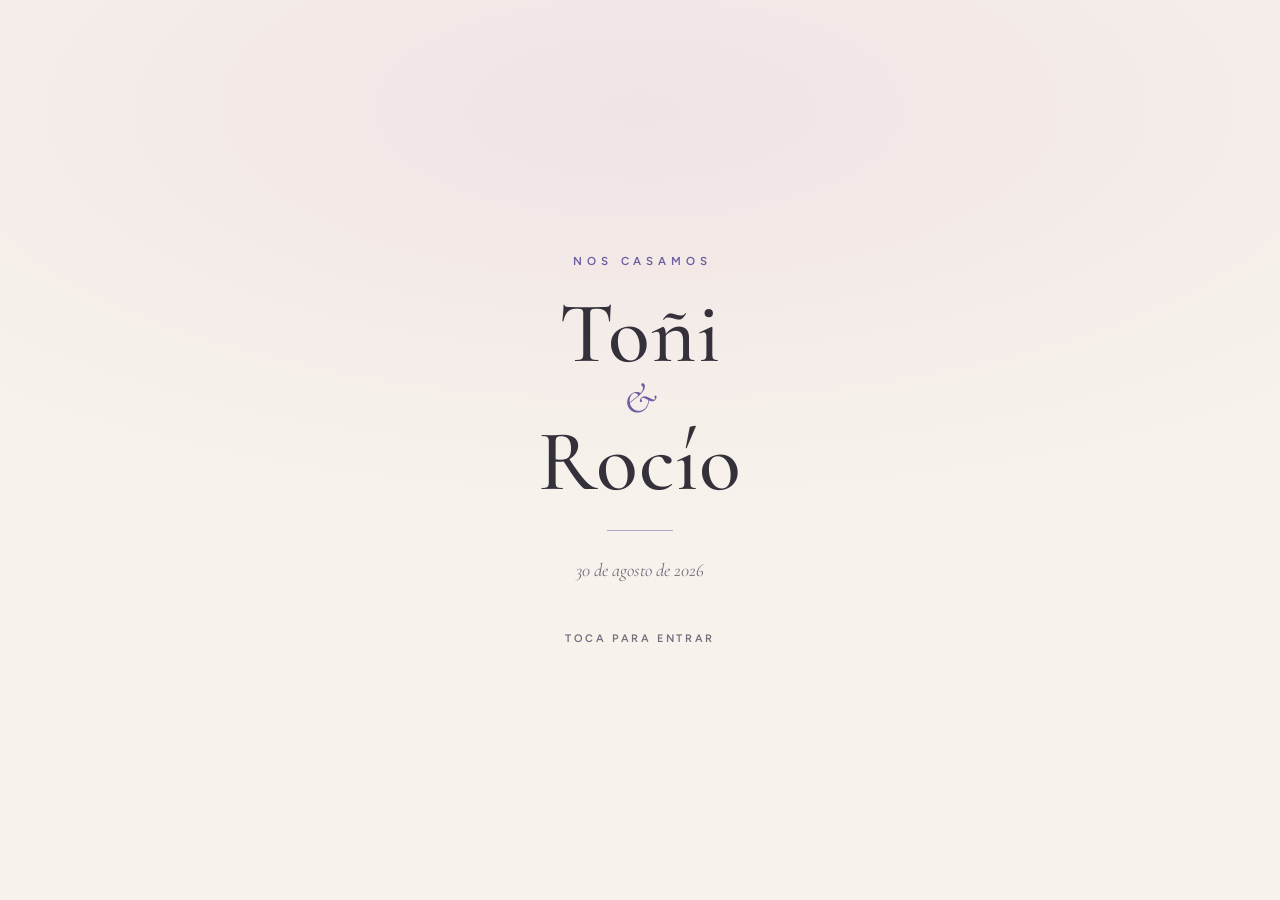
==== index.html @ 738d8186 "Rediseño: papel de invitación (marfil, Cormorant, acento lila) Se sustituyen el fondo verde y el ámb" ====
<!DOCTYPE html>
<html lang="es">
<head>
<meta charset="UTF-8">
<meta name="viewport" content="width=device-width, initial-scale=1, viewport-fit=cover">
<meta name="theme-color" content="#f7f3ec">
<title>El álbum de los invitados · Toñi & Rocío</title>
<meta name="description" content="Sube tus fotos de la boda de Toñi y Rocío. Se guardan todas para el álbum.">
<link rel="preconnect" href="https://fonts.googleapis.com">
<link rel="preconnect" href="https://fonts.gstatic.com" crossorigin>
<link href="https://fonts.googleapis.com/css2?family=Cormorant:ital,wght@0,400;0,500;0,600;1,400&family=Figtree:wght@400;500;600&display=swap" rel="stylesheet">
<link rel="stylesheet" href="styles.css">
</head>
<body>

<!-- ---------- Bienvenida (una vez por visita) ---------- -->
<section class="welcome" id="welcome" role="dialog" aria-label="Bienvenida a la boda de Toñi y Rocío">
  <div class="welcome__inner">
    <p class="welcome__lead" id="welcomeLead">nos casamos</p>
    <h1 class="welcome__names">Toñi<span class="amp">&amp;</span>Rocío</h1>
    <span class="welcome__rule" aria-hidden="true"></span>
    <p class="welcome__date" id="welcomeDate">&nbsp;</p>
    <p class="welcome__hint" id="welcomeHint">toca para entrar</p>
  </div>
</section>

<!-- ---------- App ---------- -->
<main class="app" id="app" hidden>

  <header class="app__head">
    <p class="eyebrow">El álbum de los invitados</p>
    <h1 class="app__title">Toñi<span class="amp">&amp;</span>Rocío</h1>
    <p class="app__sub">Haz fotos de la boda y súbelas aquí. Se guardan todas para el álbum que Toñi y Rocío montarán después.</p>
    <span class="divider" aria-hidden="true"><i></i></span>
  </header>

  <div class="notice" id="configWarn" hidden>
    Falta conectar Cloudinary. Edita <code>config.js</code> siguiendo el <code>README</code>.
  </div>

  <section class="capture">
    <button class="cta" id="shutter" type="button">
      <svg class="cta__icon" viewBox="0 0 24 24" fill="none" stroke="currentColor" stroke-width="1.6" stroke-linecap="round" stroke-linejoin="round" aria-hidden="true">
        <path d="M4 8.5A2.5 2.5 0 0 1 6.5 6h1.1a1 1 0 0 0 .8-.4l1-1.35A1.6 1.6 0 0 1 11.7 3.6h.6a1.6 1.6 0 0 1 1.3.65L15.6 5.6a1 1 0 0 0 .8.4h1.1A2.5 2.5 0 0 1 20 8.5v7A2.5 2.5 0 0 1 17.5 18h-11A2.5 2.5 0 0 1 4 15.5z"/>
        <circle cx="12" cy="11.5" r="3.4"/>
      </svg>
      <span class="cta__label" id="captureText">Añadir una foto</span>
    </button>
    <input type="file" id="fileInput" accept="image/*" capture="environment" hidden>
    <input type="file" id="galleryInput" accept="image/*" multiple hidden>
    <p class="capture__count" id="count">Aún no has subido fotos</p>
    <button type="button" class="capture__alt" id="galleryBtn">Subir desde la galería</button>

    <div class="sign" id="signCard" hidden>
      <label for="nameInput" class="sign__label">Firma tus fotos para el álbum <span>(opcional)</span></label>
      <div class="sign__row">
        <input type="text" id="nameInput" placeholder="Tu nombre" autocomplete="name" maxlength="40">
        <button type="button" id="nameSave">Guardar</button>
      </div>
      <button type="button" class="sign__skip" id="nameSkip">Ahora no</button>
    </div>
  </section>

  <section class="strip" id="strip" aria-live="polite" aria-label="Tus fotos"></section>

  <section class="album">
    <button class="album__btn" id="albumBtn" type="button">Ver el álbum</button>
  </section>

  <footer class="app__foot">
    <p>Tus fotos se guardan en la colección de la boda. Puedes quitarlas de tu galería cuando quieras; durante los primeros <span id="footMin">10</span>&nbsp;minutos se borran del todo.</p>
    <p class="app__foot-mark">Hecho con cariño para Toñi y Rocío</p>
  </footer>

</main>

<!-- ---------- Visor de foto ---------- -->
<div class="viewer" id="viewer" hidden>
  <button class="viewer__close" id="viewerClose" type="button" aria-label="Cerrar">✕</button>
  <img id="viewerImg" alt="Foto ampliada">
</div>

<!-- ---------- Pantalla del álbum ---------- -->
<div class="album-screen" id="albumScreen" hidden>
  <button class="album-screen__close" id="albumClose" type="button" aria-label="Cerrar">✕</button>
  <div class="album-screen__inner">
    <p class="eyebrow">El álbum</p>
    <h2 class="album-screen__title">En el cuarto oscuro</h2>
    <p class="album-screen__body">Todavía se está revelando. Cuando pase la boda, Toñi y Rocío reunirán todas las fotos de todo el mundo y os enviarán el álbum completo.</p>
    <p class="album-screen__soon">Próximamente ✨</p>
  </div>
</div>

<div class="toast" id="toast" role="status" aria-live="polite" hidden></div>

<script src="config.js"></script>
<script src="app.js" defer></script>
</body>
</html>
---- styles.css ----
/* =========================================================================
   Boda de Toñi y Rocío · "El álbum de los invitados"
   Dirección: papel de invitación. Marfil cálido, serif romántica (Cormorant),
   un solo acento lila. Las fotos se muestran como copias montadas sobre
   passe-partout blanco. Nada de iconografía de cámara ni colores fuertes.
   ========================================================================= */

:root{
  --paper:       #f7f3ec;
  --paper-2:     #ffffff;
  --ink:         #34313b;
  --ink-soft:    #736e7b;
  --accent:      #6e5d9e;
  --accent-deep: #54487b;
  --accent-soft: #b3a6cf;
  --blush:       #f0e4e5;
  --line:        #e5ddd0;

  --font-display: "Cormorant", Georgia, "Times New Roman", serif;
  --font-body: "Figtree", system-ui, -apple-system, "Segoe UI", sans-serif;

  --wrap: 30rem;
}

*, *::before, *::after { box-sizing: border-box; }

html { -webkit-text-size-adjust: 100%; }

body{
  margin: 0;
  min-height: 100vh;
  min-height: 100dvh;
  background: var(--paper);
  color: var(--ink);
  font-family: var(--font-body);
  font-size: 16px;
  line-height: 1.65;
  -webkit-font-smoothing: antialiased;
  text-rendering: optimizeLegibility;
}

img { max-width: 100%; display: block; }

button{ font: inherit; color: inherit; cursor: pointer; border: 0; background: none; }

a{ color: var(--accent-deep); }

:focus-visible{
  outline: 2px solid var(--accent);
  outline-offset: 3px;
  border-radius: 2px;
}

[hidden]{ display: none !important; }

.amp{
  font-family: var(--font-display);
  font-style: italic;
  font-weight: 400;
  color: var(--accent);
}

.eyebrow{
  margin: 0;
  font-size: .68rem;
  font-weight: 600;
  letter-spacing: .3em;
  text-transform: uppercase;
  color: var(--accent);
}

/* filete con rombo, como en una invitación */
.divider{
  display: flex;
  align-items: center;
  justify-content: center;
  gap: .8rem;
  margin: 1.5rem 0 0;
}
.divider::before,
.divider::after{
  content: "";
  height: 1px;
  width: 42px;
  background: var(--line);
}
.divider i{
  width: 5px;
  height: 5px;
  background: var(--accent-soft);
  transform: rotate(45deg);
}

/* elemento heredado del diseño anterior: ahora inerte */
.flash{ display: none; }

/* -------------------------------------------------------------------------
   Bienvenida
   ------------------------------------------------------------------------- */
.welcome{
  position: fixed;
  inset: 0;
  z-index: 60;
  display: grid;
  place-items: center;
  padding: 2rem 1.6rem calc(2rem + env(safe-area-inset-bottom));
  text-align: center;
  background:
    radial-gradient(120% 70% at 50% 12%, var(--blush), var(--paper) 68%);
  transition: opacity .6s ease;
}
.welcome.is-leaving{ opacity: 0; }

.welcome__inner{ max-width: 24rem; }

.welcome__lead{
  margin: 0 0 1.4rem;
  font-size: .72rem;
  font-weight: 600;
  letter-spacing: .42em;
  text-indent: .42em;
  text-transform: uppercase;
  color: var(--accent);
  opacity: 0;
  transition: opacity 1s ease .2s;
}

.welcome__names{
  margin: 0;
  font-family: var(--font-display);
  font-weight: 500;
  font-size: clamp(3.2rem, 16vw, 5.4rem);
  line-height: .96;
  letter-spacing: .01em;
  color: var(--ink);
  display: flex;
  flex-direction: column;
  align-items: center;

  opacity: 0;
  transform: translateY(14px);
  transition: opacity 1.1s ease, transform 1.2s cubic-bezier(.2, .7, .2, 1);
}
.welcome__names .amp{
  font-size: .5em;
  margin: .04em 0;
}
.welcome.is-developing .welcome__names{
  opacity: 1;
  transform: none;
}

.welcome__rule{
  display: block;
  width: 0;
  height: 1px;
  margin: 1.6rem auto 0;
  background: var(--accent-soft);
  transition: width 1s ease .55s;
}
.welcome.is-developing .welcome__rule{ width: 66px; }

.welcome__date{
  margin: 1.5rem 0 0;
  font-family: var(--font-display);
  font-style: italic;
  font-size: 1.15rem;
  color: var(--ink-soft);
  opacity: 0;
  transition: opacity 1s ease .7s;
}

.welcome__hint{
  margin: 2.8rem 0 0;
  font-size: .68rem;
  font-weight: 600;
  letter-spacing: .24em;
  text-transform: uppercase;
  color: var(--ink-soft);
  opacity: 0;
  transition: opacity 1s ease 1.1s;
}

.welcome.is-developing .welcome__lead,
.welcome.is-developing .welcome__date,
.welcome.is-developing .welcome__hint{ opacity: 1; }
.welcome.is-developing .welcome__hint{ animation: fade-breathe 2.6s ease-in-out 1.9s infinite; }
@keyframes fade-breathe{ 50%{ opacity: .35; } }

/* -------------------------------------------------------------------------
   App
   ------------------------------------------------------------------------- */
.app{
  max-width: var(--wrap);
  margin: 0 auto;
  padding: 3rem 1.5rem calc(3rem + env(safe-area-inset-bottom));
}

.app__head{ text-align: center; }

.app__title{
  margin: .5rem 0 0;
  font-family: var(--font-display);
  font-weight: 500;
  font-size: 2.5rem;
  line-height: 1;
  color: var(--ink);
}
.app__title .amp{ font-size: .7em; }

.app__sub{
  margin: 1.1rem auto 0;
  max-width: 23rem;
  font-size: .92rem;
  color: var(--ink-soft);
}

.notice{
  margin: 1.8rem 0 0;
  padding: .85rem 1rem;
  border: 1px solid var(--accent-soft);
  border-radius: 8px;
  background: var(--paper-2);
  font-size: .82rem;
  color: var(--accent-deep);
  text-align: center;
}
.notice code{
  font-family: ui-monospace, Menlo, monospace;
  font-size: .82em;
  background: var(--blush);
  padding: .05em .35em;
  border-radius: 3px;
}

/* ---------- Acción principal ---------- */
.capture{
  margin-top: 2.8rem;
  text-align: center;
}

.cta{
  display: inline-flex;
  align-items: center;
  justify-content: center;
  gap: .6rem;
  width: 100%;
  max-width: 22rem;
  padding: 1rem 1.4rem;
  border-radius: 999px;
  background: var(--accent);
  color: #fff;
  font-weight: 600;
  font-size: .96rem;
  letter-spacing: .02em;
  box-shadow: 0 10px 24px rgba(110, 93, 158, .28);
  transition: background .18s ease, transform .12s ease, box-shadow .18s ease;
}
.cta:hover{ background: var(--accent-deep); }
.cta:active{ transform: translateY(1px) scale(.995); box-shadow: 0 6px 16px rgba(110, 93, 158, .26); }
.cta[aria-busy="true"]{ pointer-events: none; opacity: .8; }

.cta__icon{
  width: 1.15rem;
  height: 1.15rem;
  flex: none;
}
.cta[aria-busy="true"] .cta__icon{ animation: spin 1s linear infinite; }
@keyframes spin{ to{ transform: rotate(360deg); } }

.capture__count{
  margin: .95rem 0 0;
  font-size: .72rem;
  font-weight: 500;
  letter-spacing: .14em;
  text-transform: uppercase;
  color: var(--ink-soft);
}

.capture__alt{
  display: inline-block;
  margin: .55rem 0 0;
  padding: .35rem .3rem;
  font-size: .78rem;
  color: var(--accent-deep);
  text-decoration: underline;
  text-underline-offset: 3px;
}
.capture__alt:hover{ color: var(--ink); }
.capture__alt:disabled{ opacity: .4; text-decoration: none; cursor: default; }

/* ---------- Firma ---------- */
.sign{
  margin: 2rem auto 0;
  max-width: 22rem;
  padding: 1.1rem;
  background: var(--paper-2);
  border: 1px solid var(--line);
  border-radius: 12px;
  text-align: left;
}
.sign__label{
  display: block;
  font-size: .86rem;
  color: var(--ink);
  margin-bottom: .7rem;
}
.sign__label span{ color: var(--ink-soft); }
.sign__row{ display: flex; gap: .5rem; }
.sign__row input{
  flex: 1;
  min-width: 0;
  padding: .6rem .7rem;
  border-radius: 8px;
  border: 1px solid var(--line);
  background: var(--paper);
  color: var(--ink);
  font: inherit;
  font-size: .9rem;
}
.sign__row input::placeholder{ color: var(--ink-soft); }
.sign__row button{
  padding: .6rem 1.1rem;
  border-radius: 8px;
  background: var(--accent);
  color: #fff;
  font-weight: 600;
  font-size: .86rem;
  white-space: nowrap;
}
.sign__row button:hover{ background: var(--accent-deep); }
.sign__skip{
  margin-top: .7rem;
  font-size: .72rem;
  letter-spacing: .06em;
  text-transform: uppercase;
  color: var(--ink-soft);
}

/* -------------------------------------------------------------------------
   Álbum: columna de copias montadas
   ------------------------------------------------------------------------- */
.strip{
  margin-top: 2.6rem;
  display: flex;
  flex-direction: column;
  gap: 1.4rem;
}
.strip:empty{ display: none; }

.frame{
  margin: 0;
  background: var(--paper-2);
  padding: 12px 12px 0;
  border-radius: 3px;
  box-shadow: 0 1px 2px rgba(52, 49, 59, .06), 0 16px 34px rgba(52, 49, 59, .10);
  animation: settle .5s cubic-bezier(.2, .8, .25, 1) both;
}
@keyframes settle{
  from{ opacity: 0; transform: translateY(-8px); }
}

.frame__btn{
  display: block;
  width: 100%;
  padding: 0;
  border-radius: 2px;
  overflow: hidden;
}
.frame__img{
  width: 100%;
  height: auto;
  border-radius: 2px;
  background: var(--line);
}

.frame__cap{
  display: flex;
  align-items: center;
  gap: .6rem;
  padding: 11px 4px 13px;
  color: var(--ink);
}
.frame__no{
  font-size: .68rem;
  font-weight: 600;
  letter-spacing: .16em;
  text-transform: uppercase;
  color: var(--accent-deep);
}
.frame__saved{
  font-size: .62rem;
  letter-spacing: .1em;
  text-transform: uppercase;
  color: var(--ink-soft);
}
.frame__del{
  margin-left: auto;
  font-size: .68rem;
  letter-spacing: .08em;
  text-transform: uppercase;
  color: var(--ink-soft);
  text-decoration: underline;
  text-underline-offset: 3px;
}
.frame__del:hover{ color: var(--ink); }

.frame.is-going{ animation: lift-out .38s ease forwards; }
@keyframes lift-out{ to{ opacity: 0; transform: translateY(-6px) scale(.97); } }

.frame__confirm{
  margin: 0 4px;
  padding: 11px 0 13px;
  border-top: 1px solid var(--line);
  font-size: .82rem;
  color: var(--ink);
}
.frame__confirm p{ margin: 0 0 .6rem; }
.frame__confirm-row{ display: flex; gap: .5rem; }
.frame__confirm-row button{
  flex: 1;
  padding: .5rem;
  border-radius: 6px;
  font-size: .7rem;
  font-weight: 600;
  letter-spacing: .08em;
  text-transform: uppercase;
}
.btn-yes{ background: var(--accent); color: #fff; }
.btn-yes:hover{ background: var(--accent-deep); }
.btn-no{ background: var(--blush); color: var(--ink); }

/* -------------------------------------------------------------------------
   Álbum (botón + pantalla)
   ------------------------------------------------------------------------- */
.album{
  margin-top: 3rem;
  text-align: center;
}
.album__btn{
  display: inline-block;
  padding: .75rem 1.7rem;
  border: 1px solid var(--accent-soft);
  border-radius: 999px;
  font-size: .74rem;
  font-weight: 600;
  letter-spacing: .18em;
  text-transform: uppercase;
  color: var(--accent-deep);
  transition: background .18s ease, color .18s ease;
}
.album__btn:hover{ background: var(--accent); color: #fff; border-color: var(--accent); }

.app__foot{
  margin-top: 3.2rem;
  padding-top: 1.7rem;
  border-top: 1px solid var(--line);
  text-align: center;
}
.app__foot p{ margin: 0; font-size: .76rem; color: var(--ink-soft); }
.app__foot-mark{
  margin-top: 1rem !important;
  font-family: var(--font-display);
  font-style: italic;
  font-size: 1.05rem;
  color: var(--ink) !important;
}

.album-screen{
  position: fixed;
  inset: 0;
  z-index: 70;
  display: grid;
  place-items: center;
  padding: 2rem 1.7rem;
  text-align: center;
  background: radial-gradient(120% 70% at 50% 15%, var(--blush), var(--paper) 70%);
}
.album-screen__inner{ max-width: 23rem; }
.album-screen__title{
  margin: .7rem 0 0;
  font-family: var(--font-display);
  font-weight: 500;
  font-size: 2.3rem;
  color: var(--ink);
}
.album-screen__body{
  margin: 1.1rem 0 0;
  font-size: .92rem;
  color: var(--ink-soft);
}
.album-screen__soon{
  margin: 2.2rem 0 0;
  font-size: .74rem;
  font-weight: 600;
  letter-spacing: .3em;
  text-indent: .3em;
  text-transform: uppercase;
  color: var(--accent);
}
.album-screen__close,
.viewer__close{
  position: absolute;
  top: calc(.9rem + env(safe-area-inset-top));
  right: 1rem;
  width: 2.6rem;
  height: 2.6rem;
  border-radius: 50%;
  display: grid;
  place-items: center;
  font-size: 1rem;
}
.album-screen__close{ background: var(--paper-2); color: var(--ink); box-shadow: 0 4px 14px rgba(52,49,59,.12); }
.viewer__close{ background: rgba(255, 255, 255, .16); color: #fff; }

/* -------------------------------------------------------------------------
   Visor
   ------------------------------------------------------------------------- */
.viewer{
  position: fixed;
  inset: 0;
  z-index: 80;
  display: grid;
  place-items: center;
  padding: 1.5rem;
  background: rgba(40, 37, 46, .93);
}
.viewer img{
  max-width: 100%;
  max-height: 88vh;
  border-radius: 3px;
  box-shadow: 0 20px 60px rgba(0, 0, 0, .5);
}

/* -------------------------------------------------------------------------
   Toast
   ------------------------------------------------------------------------- */
.toast{
  position: fixed;
  left: 50%;
  bottom: calc(1.6rem + env(safe-area-inset-bottom));
  transform: translateX(-50%) translateY(1rem);
  z-index: 90;
  max-width: calc(100vw - 2rem);
  padding: .7rem 1.15rem;
  background: var(--ink);
  color: var(--paper);
  border-radius: 999px;
  font-size: .84rem;
  font-weight: 500;
  box-shadow: 0 12px 30px rgba(52, 49, 59, .3);
  opacity: 0;
  transition: opacity .25s ease, transform .25s ease;
}
.toast.is-on{ opacity: 1; transform: translateX(-50%) translateY(0); }

/* -------------------------------------------------------------------------
   Movimiento reducido
   ------------------------------------------------------------------------- */
@media (prefers-reduced-motion: reduce){
  .welcome__names{ transform: none; transition: opacity .5s ease; }
  .welcome__rule{ transition: none; }
  .frame,
  .welcome__hint{ animation: none; }
  .cta[aria-busy="true"] .cta__icon{ animation: none; }
  *{ transition-duration: .01ms !important; }
}
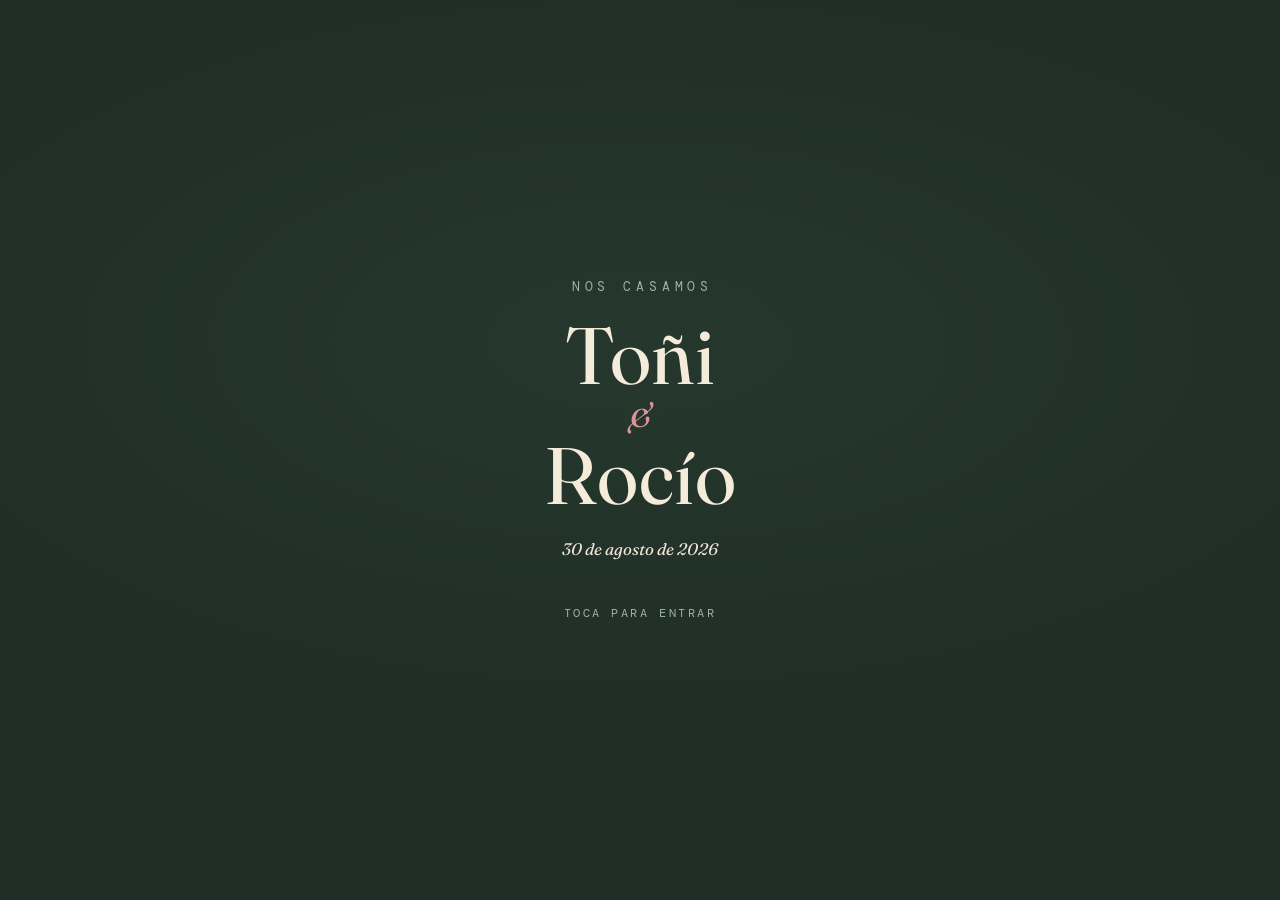
==== commit 55be28c4: "Revert "Rediseño: papel de invitación (marfil, Cormorant, acento lila)" This reverts commit 738d8186" ====
--- a/index.html
+++ b/index.html
@@ -3,22 +3,23 @@
 <head>
 <meta charset="UTF-8">
 <meta name="viewport" content="width=device-width, initial-scale=1, viewport-fit=cover">
-<meta name="theme-color" content="#f7f3ec">
-<title>El álbum de los invitados · Toñi & Rocío</title>
+<meta name="theme-color" content="#1f2e26">
+<title>La cámara de los invitados · Toñi & Rocío</title>
 <meta name="description" content="Sube tus fotos de la boda de Toñi y Rocío. Se guardan todas para el álbum.">
 <link rel="preconnect" href="https://fonts.googleapis.com">
 <link rel="preconnect" href="https://fonts.gstatic.com" crossorigin>
-<link href="https://fonts.googleapis.com/css2?family=Cormorant:ital,wght@0,400;0,500;0,600;1,400&family=Figtree:wght@400;500;600&display=swap" rel="stylesheet">
+<link href="https://fonts.googleapis.com/css2?family=DM+Mono:wght@400;500&family=Fraunces:ital,opsz,wght@0,9..144,400;0,9..144,500;1,9..144,400&family=Inter:wght@400;500;600&display=swap" rel="stylesheet">
 <link rel="stylesheet" href="styles.css">
 </head>
 <body>
+
+<div class="flash" id="flash" aria-hidden="true"></div>
 
 <!-- ---------- Bienvenida (una vez por visita) ---------- -->
 <section class="welcome" id="welcome" role="dialog" aria-label="Bienvenida a la boda de Toñi y Rocío">
   <div class="welcome__inner">
     <p class="welcome__lead" id="welcomeLead">nos casamos</p>
     <h1 class="welcome__names">Toñi<span class="amp">&amp;</span>Rocío</h1>
-    <span class="welcome__rule" aria-hidden="true"></span>
     <p class="welcome__date" id="welcomeDate">&nbsp;</p>
     <p class="welcome__hint" id="welcomeHint">toca para entrar</p>
   </div>
@@ -28,10 +29,9 @@
 <main class="app" id="app" hidden>
 
   <header class="app__head">
-    <p class="eyebrow">El álbum de los invitados</p>
+    <p class="eyebrow">La cámara de los invitados</p>
     <h1 class="app__title">Toñi<span class="amp">&amp;</span>Rocío</h1>
     <p class="app__sub">Haz fotos de la boda y súbelas aquí. Se guardan todas para el álbum que Toñi y Rocío montarán después.</p>
-    <span class="divider" aria-hidden="true"><i></i></span>
   </header>
 
   <div class="notice" id="configWarn" hidden>
@@ -39,17 +39,14 @@
   </div>
 
   <section class="capture">
-    <button class="cta" id="shutter" type="button">
-      <svg class="cta__icon" viewBox="0 0 24 24" fill="none" stroke="currentColor" stroke-width="1.6" stroke-linecap="round" stroke-linejoin="round" aria-hidden="true">
-        <path d="M4 8.5A2.5 2.5 0 0 1 6.5 6h1.1a1 1 0 0 0 .8-.4l1-1.35A1.6 1.6 0 0 1 11.7 3.6h.6a1.6 1.6 0 0 1 1.3.65L15.6 5.6a1 1 0 0 0 .8.4h1.1A2.5 2.5 0 0 1 20 8.5v7A2.5 2.5 0 0 1 17.5 18h-11A2.5 2.5 0 0 1 4 15.5z"/>
-        <circle cx="12" cy="11.5" r="3.4"/>
-      </svg>
-      <span class="cta__label" id="captureText">Añadir una foto</span>
+    <button class="shutter" id="shutter" type="button" aria-label="Hacer foto">
+      <span class="shutter__ring"></span>
     </button>
     <input type="file" id="fileInput" accept="image/*" capture="environment" hidden>
     <input type="file" id="galleryInput" accept="image/*" multiple hidden>
+    <p class="capture__text" id="captureText">Hacer foto</p>
     <p class="capture__count" id="count">Aún no has subido fotos</p>
-    <button type="button" class="capture__alt" id="galleryBtn">Subir desde la galería</button>
+    <button type="button" class="capture__alt" id="galleryBtn">o subir desde la galería</button>
 
     <div class="sign" id="signCard" hidden>
       <label for="nameInput" class="sign__label">Firma tus fotos para el álbum <span>(opcional)</span></label>
--- a/styles.css
+++ b/styles.css
@@ -1,23 +1,26 @@
 /* =========================================================================
-   Boda de Toñi y Rocío · "El álbum de los invitados"
-   Dirección: papel de invitación. Marfil cálido, serif romántica (Cormorant),
-   un solo acento lila. Las fotos se muestran como copias montadas sobre
-   passe-partout blanco. Nada de iconografía de cámara ni colores fuertes.
+   Boda de Toñi y Rocío · "La cámara de los invitados"
+   Concepto: esta web sustituye a la cámara desechable que se dejaba en las
+   mesas. Fondo verde noche, elementos en papel revelado, tira de negativos
+   con sus perforaciones y numeración de carrete.
    ========================================================================= */
 
 :root{
-  --paper:       #f7f3ec;
-  --paper-2:     #ffffff;
-  --ink:         #34313b;
-  --ink-soft:    #736e7b;
-  --accent:      #6e5d9e;
-  --accent-deep: #54487b;
-  --accent-soft: #b3a6cf;
-  --blush:       #f0e4e5;
-  --line:        #e5ddd0;
-
-  --font-display: "Cormorant", Georgia, "Times New Roman", serif;
-  --font-body: "Figtree", system-ui, -apple-system, "Segoe UI", sans-serif;
+  --ground:   #1f2e26;
+  --ground-2: #26382e;
+  --paper:    #f4ebda;
+  --paper-dim:#e7dcc6;
+  --ink:      #272219;
+  --cream:    #efe6d5;
+  --muted:    #9db1a5;
+  --amber:    #e7a33d;
+  --amber-d:  #cf8c26;
+  --rose:     #dc9297;
+  --line:     rgba(239, 230, 213, .14);
+
+  --font-display: "Fraunces", Georgia, "Times New Roman", serif;
+  --font-body: "Inter", system-ui, -apple-system, "Segoe UI", sans-serif;
+  --font-mono: "DM Mono", ui-monospace, "SFMono-Regular", Menlo, monospace;
 
   --wrap: 30rem;
 }
@@ -30,23 +33,39 @@
   margin: 0;
   min-height: 100vh;
   min-height: 100dvh;
-  background: var(--paper);
-  color: var(--ink);
+  background: var(--ground);
+  color: var(--cream);
   font-family: var(--font-body);
   font-size: 16px;
-  line-height: 1.65;
+  line-height: 1.6;
   -webkit-font-smoothing: antialiased;
   text-rendering: optimizeLegibility;
+  overflow-x: hidden;
+}
+
+/* faint vignette so the "table at dusk" feeling reads */
+body::before{
+  content: "";
+  position: fixed;
+  inset: 0;
+  pointer-events: none;
+  background: radial-gradient(120% 80% at 50% 0%, rgba(231, 163, 61, .07), transparent 55%),
+              radial-gradient(140% 100% at 50% 120%, rgba(0, 0, 0, .38), transparent 60%);
+  z-index: 0;
 }
 
 img { max-width: 100%; display: block; }
 
-button{ font: inherit; color: inherit; cursor: pointer; border: 0; background: none; }
-
-a{ color: var(--accent-deep); }
+button{
+  font: inherit;
+  color: inherit;
+  cursor: pointer;
+  border: 0;
+  background: none;
+}
 
 :focus-visible{
-  outline: 2px solid var(--accent);
+  outline: 2px solid var(--amber);
   outline-offset: 3px;
   border-radius: 2px;
 }
@@ -54,45 +73,35 @@
 [hidden]{ display: none !important; }
 
 .amp{
-  font-family: var(--font-display);
   font-style: italic;
+  color: var(--rose);
   font-weight: 400;
-  color: var(--accent);
-}
-
+  margin: 0 .28em;
+}
+
+/* -------------------------------------------------------------------------
+   Eyebrow / etiquetas de carrete
+   ------------------------------------------------------------------------- */
 .eyebrow{
   margin: 0;
+  font-family: var(--font-mono);
   font-size: .68rem;
-  font-weight: 600;
-  letter-spacing: .3em;
-  text-transform: uppercase;
-  color: var(--accent);
-}
-
-/* filete con rombo, como en una invitación */
-.divider{
-  display: flex;
-  align-items: center;
-  justify-content: center;
-  gap: .8rem;
-  margin: 1.5rem 0 0;
-}
-.divider::before,
-.divider::after{
-  content: "";
-  height: 1px;
-  width: 42px;
-  background: var(--line);
-}
-.divider i{
-  width: 5px;
-  height: 5px;
-  background: var(--accent-soft);
-  transform: rotate(45deg);
-}
-
-/* elemento heredado del diseño anterior: ahora inerte */
-.flash{ display: none; }
+  letter-spacing: .24em;
+  text-transform: uppercase;
+  color: var(--amber);
+}
+
+/* -------------------------------------------------------------------------
+   Flash de cámara
+   ------------------------------------------------------------------------- */
+.flash{
+  position: fixed;
+  inset: 0;
+  background: #fffdf6;
+  opacity: 0;
+  pointer-events: none;
+  z-index: 100;
+}
 
 /* -------------------------------------------------------------------------
    Bienvenida
@@ -103,80 +112,73 @@
   z-index: 60;
   display: grid;
   place-items: center;
-  padding: 2rem 1.6rem calc(2rem + env(safe-area-inset-bottom));
+  padding: 2rem 1.5rem calc(2rem + env(safe-area-inset-bottom));
+  background:
+    radial-gradient(90% 60% at 50% 38%, var(--ground-2), var(--ground) 70%);
   text-align: center;
-  background:
-    radial-gradient(120% 70% at 50% 12%, var(--blush), var(--paper) 68%);
   transition: opacity .6s ease;
 }
 .welcome.is-leaving{ opacity: 0; }
 
-.welcome__inner{ max-width: 24rem; }
+.welcome__inner{ max-width: 22rem; }
 
 .welcome__lead{
-  margin: 0 0 1.4rem;
-  font-size: .72rem;
-  font-weight: 600;
-  letter-spacing: .42em;
-  text-indent: .42em;
-  text-transform: uppercase;
-  color: var(--accent);
+  margin: 0 0 1.2rem;
+  font-family: var(--font-mono);
+  font-size: .8rem;
+  letter-spacing: .38em;
+  text-transform: uppercase;
+  text-indent: .38em;
+  color: var(--muted);
   opacity: 0;
-  transition: opacity 1s ease .2s;
+  transition: opacity 1s ease .15s;
 }
 
 .welcome__names{
   margin: 0;
   font-family: var(--font-display);
-  font-weight: 500;
-  font-size: clamp(3.2rem, 16vw, 5.4rem);
-  line-height: .96;
-  letter-spacing: .01em;
-  color: var(--ink);
+  font-weight: 400;
+  font-size: clamp(3rem, 17vw, 5rem);
+  line-height: .98;
+  letter-spacing: .005em;
+  color: var(--paper);
   display: flex;
   flex-direction: column;
   align-items: center;
 
+  /* efecto "revelado" */
   opacity: 0;
-  transform: translateY(14px);
-  transition: opacity 1.1s ease, transform 1.2s cubic-bezier(.2, .7, .2, 1);
+  filter: blur(16px) brightness(1.7);
+  transform: scale(1.05);
+  transition: opacity 1.3s ease, filter 1.8s ease, transform 1.8s ease;
 }
 .welcome__names .amp{
-  font-size: .5em;
-  margin: .04em 0;
+  font-size: .42em;
+  margin: .12em 0;
 }
 .welcome.is-developing .welcome__names{
   opacity: 1;
-  transform: none;
-}
-
-.welcome__rule{
-  display: block;
-  width: 0;
-  height: 1px;
-  margin: 1.6rem auto 0;
-  background: var(--accent-soft);
-  transition: width 1s ease .55s;
-}
-.welcome.is-developing .welcome__rule{ width: 66px; }
+  filter: blur(0) brightness(1);
+  transform: scale(1);
+}
 
 .welcome__date{
-  margin: 1.5rem 0 0;
+  margin: 1.4rem 0 0;
   font-family: var(--font-display);
   font-style: italic;
-  font-size: 1.15rem;
-  color: var(--ink-soft);
+  font-size: 1.05rem;
+  color: var(--cream);
   opacity: 0;
-  transition: opacity 1s ease .7s;
+  transition: opacity 1s ease .5s;
 }
 
 .welcome__hint{
-  margin: 2.8rem 0 0;
-  font-size: .68rem;
-  font-weight: 600;
-  letter-spacing: .24em;
-  text-transform: uppercase;
-  color: var(--ink-soft);
+  margin: 2.6rem 0 0;
+  font-family: var(--font-mono);
+  font-size: .72rem;
+  letter-spacing: .22em;
+  text-transform: uppercase;
+  color: var(--muted);
   opacity: 0;
   transition: opacity 1s ease 1.1s;
 }
@@ -184,117 +186,134 @@
 .welcome.is-developing .welcome__lead,
 .welcome.is-developing .welcome__date,
 .welcome.is-developing .welcome__hint{ opacity: 1; }
-.welcome.is-developing .welcome__hint{ animation: fade-breathe 2.6s ease-in-out 1.9s infinite; }
-@keyframes fade-breathe{ 50%{ opacity: .35; } }
+
+.welcome__hint{ animation: none; }
+.welcome.is-developing .welcome__hint{ animation: pulse 2.4s ease-in-out 1.8s infinite; }
+@keyframes pulse{ 50%{ opacity: .4; } }
 
 /* -------------------------------------------------------------------------
    App
    ------------------------------------------------------------------------- */
 .app{
+  position: relative;
+  z-index: 1;
   max-width: var(--wrap);
   margin: 0 auto;
-  padding: 3rem 1.5rem calc(3rem + env(safe-area-inset-bottom));
+  padding: 2.4rem 1.4rem calc(3rem + env(safe-area-inset-bottom));
 }
 
 .app__head{ text-align: center; }
 
 .app__title{
-  margin: .5rem 0 0;
+  margin: .55rem 0 0;
   font-family: var(--font-display);
-  font-weight: 500;
-  font-size: 2.5rem;
+  font-weight: 400;
+  font-size: 2.4rem;
   line-height: 1;
-  color: var(--ink);
-}
-.app__title .amp{ font-size: .7em; }
+  color: var(--paper);
+}
 
 .app__sub{
-  margin: 1.1rem auto 0;
-  max-width: 23rem;
-  font-size: .92rem;
-  color: var(--ink-soft);
+  margin: .9rem auto 0;
+  max-width: 24rem;
+  font-size: .93rem;
+  color: var(--muted);
 }
 
 .notice{
-  margin: 1.8rem 0 0;
+  margin: 1.6rem 0 0;
   padding: .85rem 1rem;
-  border: 1px solid var(--accent-soft);
+  border: 1px dashed var(--amber);
   border-radius: 8px;
-  background: var(--paper-2);
-  font-size: .82rem;
-  color: var(--accent-deep);
+  font-size: .85rem;
+  color: var(--amber);
   text-align: center;
 }
 .notice code{
-  font-family: ui-monospace, Menlo, monospace;
+  font-family: var(--font-mono);
   font-size: .82em;
-  background: var(--blush);
+  background: rgba(231, 163, 61, .14);
   padding: .05em .35em;
   border-radius: 3px;
 }
 
-/* ---------- Acción principal ---------- */
+/* ---------- Botón disparador ---------- */
 .capture{
-  margin-top: 2.8rem;
+  margin-top: 2.6rem;
   text-align: center;
 }
 
-.cta{
-  display: inline-flex;
-  align-items: center;
-  justify-content: center;
-  gap: .6rem;
-  width: 100%;
-  max-width: 22rem;
-  padding: 1rem 1.4rem;
-  border-radius: 999px;
-  background: var(--accent);
-  color: #fff;
-  font-weight: 600;
-  font-size: .96rem;
-  letter-spacing: .02em;
-  box-shadow: 0 10px 24px rgba(110, 93, 158, .28);
-  transition: background .18s ease, transform .12s ease, box-shadow .18s ease;
-}
-.cta:hover{ background: var(--accent-deep); }
-.cta:active{ transform: translateY(1px) scale(.995); box-shadow: 0 6px 16px rgba(110, 93, 158, .26); }
-.cta[aria-busy="true"]{ pointer-events: none; opacity: .8; }
-
-.cta__icon{
-  width: 1.15rem;
-  height: 1.15rem;
-  flex: none;
-}
-.cta[aria-busy="true"] .cta__icon{ animation: spin 1s linear infinite; }
-@keyframes spin{ to{ transform: rotate(360deg); } }
+.shutter{
+  width: 132px;
+  height: 132px;
+  border-radius: 50%;
+  background: var(--paper);
+  position: relative;
+  display: grid;
+  place-items: center;
+  box-shadow: 0 14px 34px rgba(0, 0, 0, .4), inset 0 0 0 1px rgba(0,0,0,.06);
+  transition: transform .12s ease;
+}
+.shutter::before{
+  content: "";
+  position: absolute;
+  inset: 10px;
+  border-radius: 50%;
+  border: 2px solid rgba(39, 34, 25, .22);
+}
+.shutter__ring{
+  width: 84px;
+  height: 84px;
+  border-radius: 50%;
+  background: var(--amber);
+  box-shadow: inset 0 3px 8px rgba(0, 0, 0, .18);
+  transition: transform .12s ease, background .2s ease;
+}
+.shutter:active{ transform: scale(.98); }
+.shutter:active .shutter__ring{ transform: scale(.8); background: var(--amber-d); }
+.shutter[aria-busy="true"]{ cursor: progress; }
+.shutter[aria-busy="true"] .shutter__ring{
+  animation: iris 1s ease-in-out infinite;
+}
+@keyframes iris{ 50%{ transform: scale(.66); } }
+
+.capture__text{
+  margin: 1rem 0 0;
+  font-family: var(--font-display);
+  font-size: 1.25rem;
+  color: var(--paper);
+}
 
 .capture__count{
-  margin: .95rem 0 0;
-  font-size: .72rem;
-  font-weight: 500;
-  letter-spacing: .14em;
-  text-transform: uppercase;
-  color: var(--ink-soft);
+  margin: .3rem 0 0;
+  font-family: var(--font-mono);
+  font-size: .74rem;
+  letter-spacing: .12em;
+  text-transform: uppercase;
+  color: var(--muted);
 }
 
 .capture__alt{
   display: inline-block;
-  margin: .55rem 0 0;
-  padding: .35rem .3rem;
-  font-size: .78rem;
-  color: var(--accent-deep);
+  margin: 1rem 0 0;
+  padding: .35rem .2rem;
+  font-family: var(--font-mono);
+  font-size: .72rem;
+  letter-spacing: .12em;
+  text-transform: uppercase;
+  color: var(--muted);
   text-decoration: underline;
   text-underline-offset: 3px;
 }
-.capture__alt:hover{ color: var(--ink); }
-.capture__alt:disabled{ opacity: .4; text-decoration: none; cursor: default; }
+.capture__alt:hover{ color: var(--cream); }
+.capture__alt:disabled{ opacity: .4; text-decoration: none; }
 
 /* ---------- Firma ---------- */
 .sign{
-  margin: 2rem auto 0;
+  margin: 1.8rem auto 0;
   max-width: 22rem;
-  padding: 1.1rem;
-  background: var(--paper-2);
+  padding: 1.1rem 1.1rem 1rem;
+  background: var(--ground-2);
   border: 1px solid var(--line);
   border-radius: 12px;
   text-align: left;
@@ -302,10 +321,10 @@
 .sign__label{
   display: block;
   font-size: .86rem;
-  color: var(--ink);
+  color: var(--cream);
   margin-bottom: .7rem;
 }
-.sign__label span{ color: var(--ink-soft); }
+.sign__label span{ color: var(--muted); }
 .sign__row{ display: flex; gap: .5rem; }
 .sign__row input{
   flex: 1;
@@ -313,53 +332,80 @@
   padding: .6rem .7rem;
   border-radius: 8px;
   border: 1px solid var(--line);
-  background: var(--paper);
-  color: var(--ink);
+  background: var(--ground);
+  color: var(--cream);
   font: inherit;
   font-size: .9rem;
 }
-.sign__row input::placeholder{ color: var(--ink-soft); }
+.sign__row input::placeholder{ color: rgba(157, 177, 165, .7); }
 .sign__row button{
-  padding: .6rem 1.1rem;
+  padding: .6rem 1rem;
   border-radius: 8px;
-  background: var(--accent);
-  color: #fff;
+  background: var(--amber);
+  color: var(--ink);
   font-weight: 600;
-  font-size: .86rem;
+  font-size: .88rem;
   white-space: nowrap;
 }
-.sign__row button:hover{ background: var(--accent-deep); }
 .sign__skip{
   margin-top: .7rem;
-  font-size: .72rem;
-  letter-spacing: .06em;
-  text-transform: uppercase;
-  color: var(--ink-soft);
-}
-
-/* -------------------------------------------------------------------------
-   Álbum: columna de copias montadas
+  font-family: var(--font-mono);
+  font-size: .7rem;
+  letter-spacing: .1em;
+  text-transform: uppercase;
+  color: var(--muted);
+}
+
+/* -------------------------------------------------------------------------
+   Tira de fotos (negativo)
    ------------------------------------------------------------------------- */
 .strip{
-  margin-top: 2.6rem;
+  margin-top: 2.4rem;
   display: flex;
   flex-direction: column;
-  gap: 1.4rem;
+  gap: 1.1rem;
 }
 .strip:empty{ display: none; }
 
 .frame{
   margin: 0;
-  background: var(--paper-2);
-  padding: 12px 12px 0;
-  border-radius: 3px;
-  box-shadow: 0 1px 2px rgba(52, 49, 59, .06), 0 16px 34px rgba(52, 49, 59, .10);
-  animation: settle .5s cubic-bezier(.2, .8, .25, 1) both;
-}
-@keyframes settle{
-  from{ opacity: 0; transform: translateY(-8px); }
-}
-
+  background: var(--paper);
+  border-radius: 4px;
+  padding: 14px 20px;
+  position: relative;
+  box-shadow: 0 10px 26px rgba(0, 0, 0, .32);
+  animation: drop-in .45s cubic-bezier(.2, .8, .25, 1) both;
+}
+@keyframes drop-in{
+  from{ opacity: 0; transform: translateY(-10px) rotate(-1deg); }
+}
+
+/* perforaciones del negativo */
+.frame::before,
+.frame::after{
+  content: "";
+  position: absolute;
+  top: 12px;
+  bottom: 12px;
+  width: 9px;
+  background-image: repeating-linear-gradient(
+    to bottom,
+    var(--ground-2) 0 7px,
+    transparent 7px 15px
+  );
+  border-radius: 2px;
+  opacity: .5;
+}
+.frame::before{ left: 6px; }
+.frame::after{ right: 6px; }
+
+.frame__img{
+  width: 100%;
+  aspect-ratio: 1 / 1;
+  object-fit: cover;
+  border-radius: 2px;
+  background: var(--paper-dim);
+}
 .frame__btn{
   display: block;
   width: 100%;
@@ -367,53 +413,52 @@
   border-radius: 2px;
   overflow: hidden;
 }
-.frame__img{
-  width: 100%;
-  height: auto;
-  border-radius: 2px;
-  background: var(--line);
-}
 
 .frame__cap{
   display: flex;
-  align-items: center;
-  gap: .6rem;
-  padding: 11px 4px 13px;
+  align-items: baseline;
+  gap: .7rem;
+  margin-top: 10px;
   color: var(--ink);
 }
 .frame__no{
-  font-size: .68rem;
-  font-weight: 600;
-  letter-spacing: .16em;
-  text-transform: uppercase;
-  color: var(--accent-deep);
+  font-family: var(--font-mono);
+  font-size: .82rem;
+  color: var(--amber-d);
+  letter-spacing: .06em;
 }
 .frame__saved{
-  font-size: .62rem;
-  letter-spacing: .1em;
-  text-transform: uppercase;
-  color: var(--ink-soft);
+  font-family: var(--font-mono);
+  font-size: .64rem;
+  letter-spacing: .08em;
+  text-transform: uppercase;
+  color: rgba(39, 34, 25, .5);
 }
 .frame__del{
   margin-left: auto;
-  font-size: .68rem;
-  letter-spacing: .08em;
-  text-transform: uppercase;
-  color: var(--ink-soft);
+  font-family: var(--font-mono);
+  font-size: .7rem;
+  letter-spacing: .12em;
+  text-transform: uppercase;
+  color: rgba(39, 34, 25, .55);
   text-decoration: underline;
   text-underline-offset: 3px;
 }
 .frame__del:hover{ color: var(--ink); }
 
-.frame.is-going{ animation: lift-out .38s ease forwards; }
-@keyframes lift-out{ to{ opacity: 0; transform: translateY(-6px) scale(.97); } }
+.frame.is-going{
+  animation: lift-out .4s ease forwards;
+}
+@keyframes lift-out{
+  to{ opacity: 0; transform: translateY(-8px) scale(.96); }
+}
 
 .frame__confirm{
-  margin: 0 4px;
-  padding: 11px 0 13px;
-  border-top: 1px solid var(--line);
+  margin-top: 10px;
+  padding-top: 10px;
+  border-top: 1px solid rgba(39, 34, 25, .16);
+  color: var(--ink);
   font-size: .82rem;
-  color: var(--ink);
 }
 .frame__confirm p{ margin: 0 0 .6rem; }
 .frame__confirm-row{ display: flex; gap: .5rem; }
@@ -421,115 +466,121 @@
   flex: 1;
   padding: .5rem;
   border-radius: 6px;
-  font-size: .7rem;
-  font-weight: 600;
-  letter-spacing: .08em;
-  text-transform: uppercase;
-}
-.btn-yes{ background: var(--accent); color: #fff; }
-.btn-yes:hover{ background: var(--accent-deep); }
-.btn-no{ background: var(--blush); color: var(--ink); }
-
-/* -------------------------------------------------------------------------
-   Álbum (botón + pantalla)
+  font-family: var(--font-mono);
+  font-size: .68rem;
+  letter-spacing: .1em;
+  text-transform: uppercase;
+}
+.btn-yes{ background: var(--ink); color: var(--paper); }
+.btn-no{ background: rgba(39, 34, 25, .1); color: var(--ink); }
+
+/* -------------------------------------------------------------------------
+   Álbum
    ------------------------------------------------------------------------- */
 .album{
-  margin-top: 3rem;
+  margin-top: 2.8rem;
   text-align: center;
 }
 .album__btn{
   display: inline-block;
-  padding: .75rem 1.7rem;
-  border: 1px solid var(--accent-soft);
+  padding: .8rem 1.6rem;
+  border: 1px solid var(--line);
   border-radius: 999px;
+  font-family: var(--font-mono);
   font-size: .74rem;
-  font-weight: 600;
-  letter-spacing: .18em;
-  text-transform: uppercase;
-  color: var(--accent-deep);
-  transition: background .18s ease, color .18s ease;
-}
-.album__btn:hover{ background: var(--accent); color: #fff; border-color: var(--accent); }
+  letter-spacing: .2em;
+  text-transform: uppercase;
+  color: var(--cream);
+  transition: border-color .2s ease, color .2s ease;
+}
+.album__btn:hover{ border-color: var(--amber); color: var(--amber); }
 
 .app__foot{
-  margin-top: 3.2rem;
-  padding-top: 1.7rem;
+  margin-top: 3rem;
+  padding-top: 1.6rem;
   border-top: 1px solid var(--line);
   text-align: center;
 }
-.app__foot p{ margin: 0; font-size: .76rem; color: var(--ink-soft); }
+.app__foot p{
+  margin: 0;
+  font-size: .78rem;
+  color: var(--muted);
+}
 .app__foot-mark{
-  margin-top: 1rem !important;
+  margin-top: .9rem !important;
   font-family: var(--font-display);
   font-style: italic;
-  font-size: 1.05rem;
-  color: var(--ink) !important;
-}
-
-.album-screen{
-  position: fixed;
-  inset: 0;
-  z-index: 70;
-  display: grid;
-  place-items: center;
-  padding: 2rem 1.7rem;
-  text-align: center;
-  background: radial-gradient(120% 70% at 50% 15%, var(--blush), var(--paper) 70%);
-}
-.album-screen__inner{ max-width: 23rem; }
-.album-screen__title{
-  margin: .7rem 0 0;
-  font-family: var(--font-display);
-  font-weight: 500;
-  font-size: 2.3rem;
-  color: var(--ink);
-}
-.album-screen__body{
-  margin: 1.1rem 0 0;
   font-size: .92rem;
-  color: var(--ink-soft);
-}
-.album-screen__soon{
-  margin: 2.2rem 0 0;
-  font-size: .74rem;
-  font-weight: 600;
-  letter-spacing: .3em;
-  text-indent: .3em;
-  text-transform: uppercase;
-  color: var(--accent);
-}
-.album-screen__close,
-.viewer__close{
-  position: absolute;
-  top: calc(.9rem + env(safe-area-inset-top));
-  right: 1rem;
-  width: 2.6rem;
-  height: 2.6rem;
-  border-radius: 50%;
-  display: grid;
-  place-items: center;
-  font-size: 1rem;
-}
-.album-screen__close{ background: var(--paper-2); color: var(--ink); box-shadow: 0 4px 14px rgba(52,49,59,.12); }
-.viewer__close{ background: rgba(255, 255, 255, .16); color: #fff; }
-
-/* -------------------------------------------------------------------------
-   Visor
+  color: var(--cream) !important;
+}
+
+/* -------------------------------------------------------------------------
+   Visor de foto
    ------------------------------------------------------------------------- */
 .viewer{
   position: fixed;
   inset: 0;
   z-index: 80;
+  background: rgba(12, 18, 15, .94);
   display: grid;
   place-items: center;
   padding: 1.5rem;
-  background: rgba(40, 37, 46, .93);
 }
 .viewer img{
   max-width: 100%;
   max-height: 88vh;
   border-radius: 3px;
   box-shadow: 0 20px 60px rgba(0, 0, 0, .5);
+}
+.viewer__close,
+.album-screen__close{
+  position: absolute;
+  top: calc(.8rem + env(safe-area-inset-top));
+  right: 1rem;
+  width: 2.6rem;
+  height: 2.6rem;
+  border-radius: 50%;
+  background: rgba(244, 235, 218, .12);
+  color: var(--cream);
+  font-size: 1rem;
+  display: grid;
+  place-items: center;
+}
+
+/* -------------------------------------------------------------------------
+   Pantalla del álbum
+   ------------------------------------------------------------------------- */
+.album-screen{
+  position: fixed;
+  inset: 0;
+  z-index: 70;
+  background: radial-gradient(80% 60% at 50% 30%, var(--ground-2), var(--ground) 75%);
+  display: grid;
+  place-items: center;
+  padding: 2rem 1.6rem;
+  text-align: center;
+}
+.album-screen__inner{ max-width: 22rem; }
+.album-screen__title{
+  margin: .8rem 0 0;
+  font-family: var(--font-display);
+  font-weight: 400;
+  font-size: 2rem;
+  color: var(--paper);
+}
+.album-screen__body{
+  margin: 1rem 0 0;
+  font-size: .92rem;
+  color: var(--muted);
+}
+.album-screen__soon{
+  margin: 2rem 0 0;
+  font-family: var(--font-mono);
+  font-size: .8rem;
+  letter-spacing: .3em;
+  text-transform: uppercase;
+  text-indent: .3em;
+  color: var(--amber);
 }
 
 /* -------------------------------------------------------------------------
@@ -542,26 +593,33 @@
   transform: translateX(-50%) translateY(1rem);
   z-index: 90;
   max-width: calc(100vw - 2rem);
-  padding: .7rem 1.15rem;
-  background: var(--ink);
-  color: var(--paper);
+  padding: .7rem 1.1rem;
+  background: var(--paper);
+  color: var(--ink);
   border-radius: 999px;
   font-size: .84rem;
   font-weight: 500;
-  box-shadow: 0 12px 30px rgba(52, 49, 59, .3);
+  box-shadow: 0 10px 30px rgba(0, 0, 0, .4);
   opacity: 0;
   transition: opacity .25s ease, transform .25s ease;
 }
-.toast.is-on{ opacity: 1; transform: translateX(-50%) translateY(0); }
+.toast.is-on{
+  opacity: 1;
+  transform: translateX(-50%) translateY(0);
+}
 
 /* -------------------------------------------------------------------------
    Movimiento reducido
    ------------------------------------------------------------------------- */
 @media (prefers-reduced-motion: reduce){
-  .welcome__names{ transform: none; transition: opacity .5s ease; }
-  .welcome__rule{ transition: none; }
+  .welcome__names{
+    filter: none;
+    transform: none;
+    transition: opacity .5s ease;
+  }
+  .flash{ display: none; }
   .frame,
   .welcome__hint{ animation: none; }
-  .cta[aria-busy="true"] .cta__icon{ animation: none; }
+  .shutter[aria-busy="true"] .shutter__ring{ animation: none; }
   *{ transition-duration: .01ms !important; }
 }
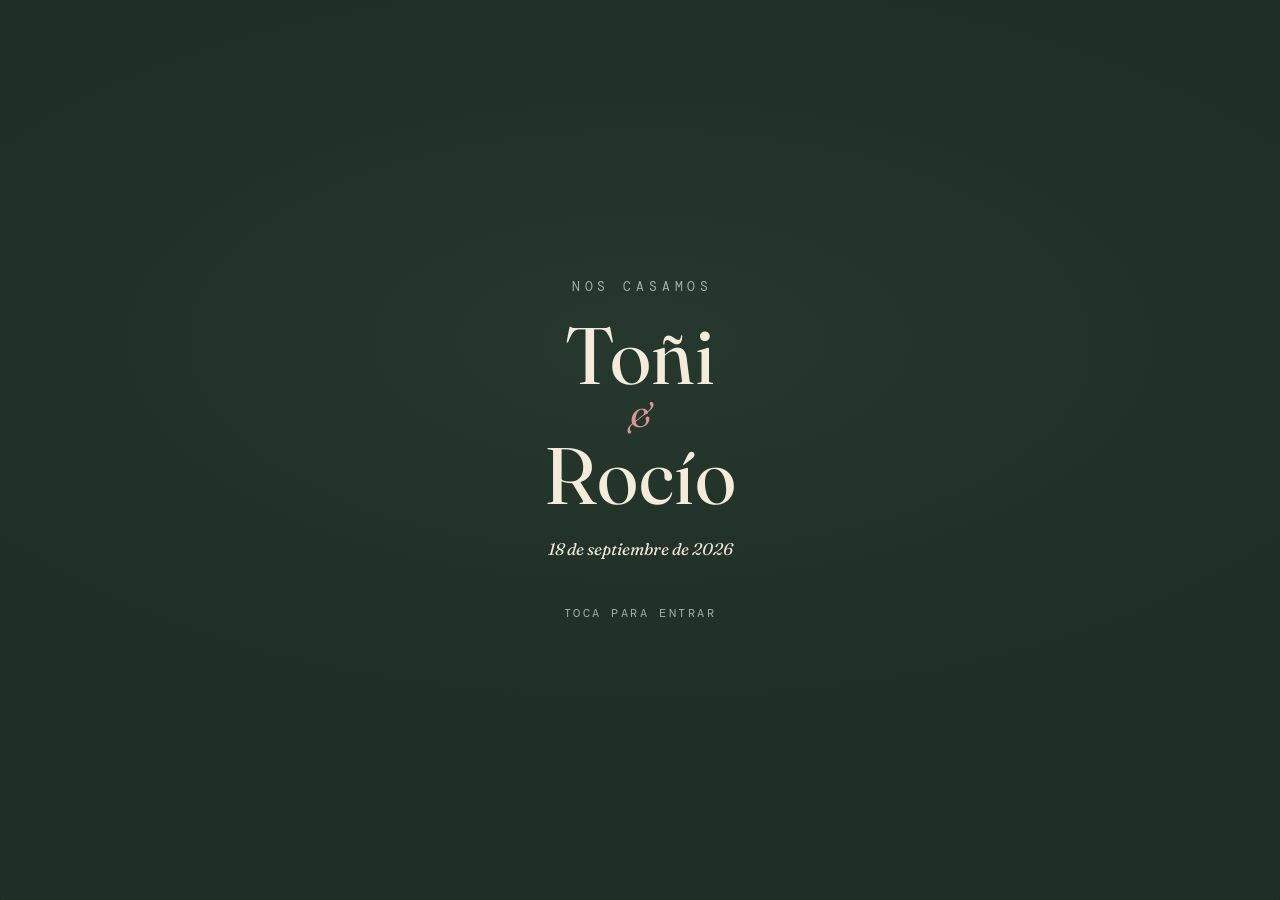
==== commit 42edda20: "Enlace para volver a abrir la firma tras "Ahora no" Añade un enlace persistente bajo el botón de sub" ====
--- a/index.html
+++ b/index.html
@@ -40,13 +40,17 @@
 
   <section class="capture">
     <button class="shutter" id="shutter" type="button" aria-label="Hacer foto">
-      <span class="shutter__ring"></span>
+      <svg class="shutter__icon" viewBox="0 -1 24 24" fill="none" stroke="currentColor" stroke-width="1.5" stroke-linecap="round" stroke-linejoin="round" aria-hidden="true">
+        <path d="M4 8.5A2.5 2.5 0 0 1 6.5 6h1.1a1 1 0 0 0 .8-.4l1-1.35A1.6 1.6 0 0 1 11.7 3.6h.6a1.6 1.6 0 0 1 1.3.65L15.6 5.6a1 1 0 0 0 .8.4h1.1A2.5 2.5 0 0 1 20 8.5v7A2.5 2.5 0 0 1 17.5 18h-11A2.5 2.5 0 0 1 4 15.5z"/>
+        <circle cx="12" cy="11.5" r="3.4"/>
+      </svg>
     </button>
     <input type="file" id="fileInput" accept="image/*" capture="environment" hidden>
     <input type="file" id="galleryInput" accept="image/*" multiple hidden>
     <p class="capture__text" id="captureText">Hacer foto</p>
     <p class="capture__count" id="count">Aún no has subido fotos</p>
     <button type="button" class="capture__alt" id="galleryBtn">o subir desde la galería</button>
+    <button type="button" class="sign-toggle" id="signToggle" hidden>Firmar mis fotos</button>
 
     <div class="sign" id="signCard" hidden>
       <label for="nameInput" class="sign__label">Firma tus fotos para el álbum <span>(opcional)</span></label>
--- a/styles.css
+++ b/styles.css
@@ -246,6 +246,7 @@
 .shutter{
   width: 132px;
   height: 132px;
+  margin: 0 auto;
   border-radius: 50%;
   background: var(--paper);
   position: relative;
@@ -261,21 +262,20 @@
   border-radius: 50%;
   border: 2px solid rgba(39, 34, 25, .22);
 }
-.shutter__ring{
-  width: 84px;
-  height: 84px;
-  border-radius: 50%;
-  background: var(--amber);
-  box-shadow: inset 0 3px 8px rgba(0, 0, 0, .18);
-  transition: transform .12s ease, background .2s ease;
+.shutter__icon{
+  display: block;
+  width: 56px;
+  height: 56px;
+  color: var(--amber);
+  transition: transform .12s ease, color .2s ease;
 }
 .shutter:active{ transform: scale(.98); }
-.shutter:active .shutter__ring{ transform: scale(.8); background: var(--amber-d); }
+.shutter:active .shutter__icon{ transform: scale(.88); color: var(--amber-d); }
 .shutter[aria-busy="true"]{ cursor: progress; }
-.shutter[aria-busy="true"] .shutter__ring{
-  animation: iris 1s ease-in-out infinite;
-}
-@keyframes iris{ 50%{ transform: scale(.66); } }
+.shutter[aria-busy="true"] .shutter__icon{
+  animation: iris 1.1s ease-in-out infinite;
+}
+@keyframes iris{ 50%{ transform: scale(.82); opacity: .55; } }
 
 .capture__text{
   margin: 1rem 0 0;
@@ -307,6 +307,20 @@
 }
 .capture__alt:hover{ color: var(--cream); }
 .capture__alt:disabled{ opacity: .4; text-decoration: none; }
+
+.sign-toggle{
+  display: block;
+  margin: .7rem auto 0;
+  padding: .3rem .2rem;
+  font-family: var(--font-mono);
+  font-size: .7rem;
+  letter-spacing: .1em;
+  text-transform: uppercase;
+  color: var(--amber);
+  text-decoration: underline;
+  text-underline-offset: 3px;
+}
+.sign-toggle:hover{ color: var(--cream); }
 
 /* ---------- Firma ---------- */
 .sign{
